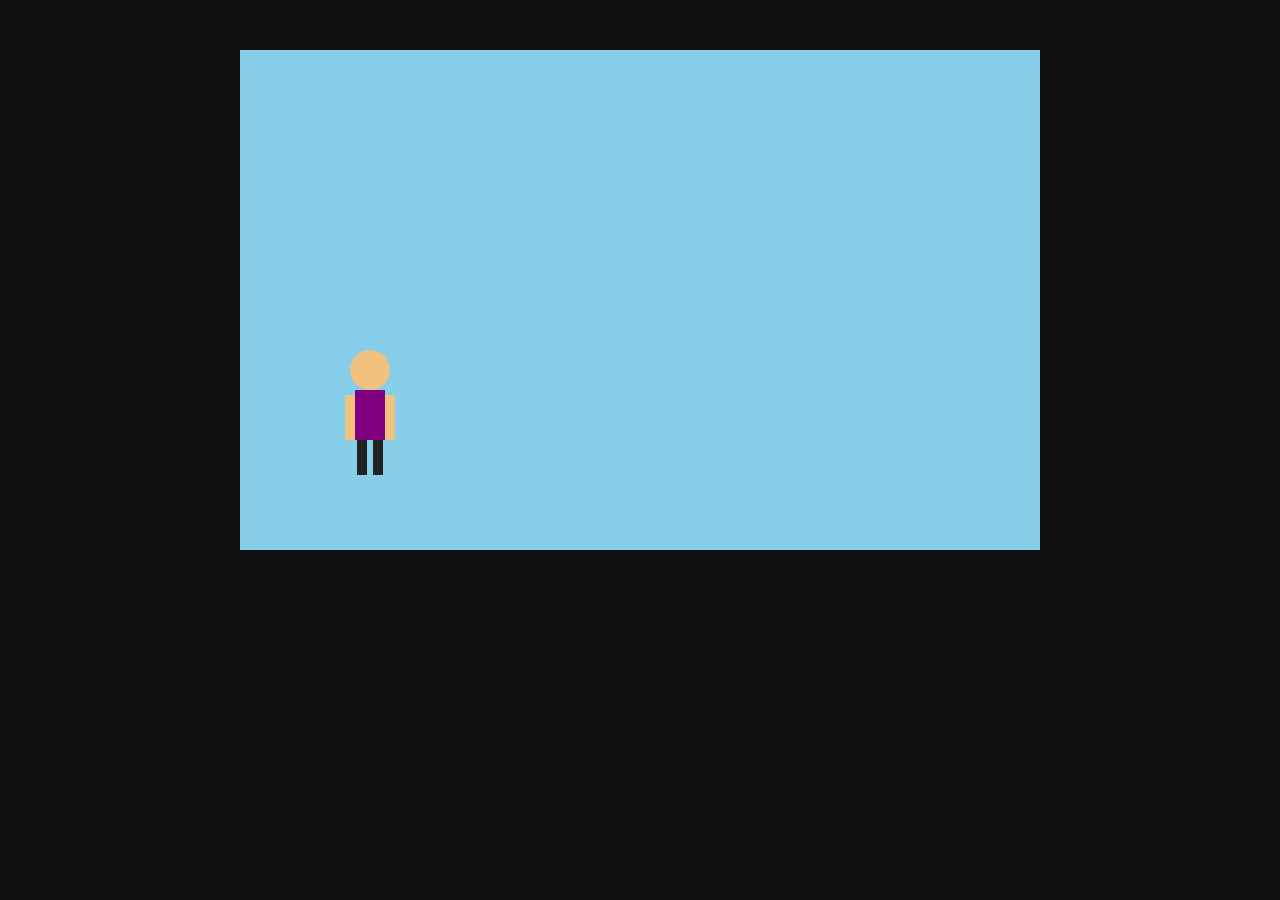
==== index.html @ 25205d75 "Desenvolvendo ideia de portfolio" ====
<!DOCTYPE html>
<html lang="pt-BR">
<head>
    <meta charset="UTF-8">
    <meta name="viewport" content="width=device-width, initial-scale=1.0">

    <title>Boneco 2D</title>

    <link rel="stylesheet" href="./style/style.css">
</head>

<body>

    <div id="jogo">

        <div id="boneco">
            <div class="cabeca"></div>

            <div class="corpo"></div>

            <div class="braco esquerdo"></div>
            <div class="braco direito"></div>

            <div class="perna esquerda"></div>
            <div class="perna direita"></div>
        </div>

    </div>

    <script src="./scripts/script.js"></script>

</body>
</html>
---- style/style.css ----
* {
    box-sizing: border-box;
}

body {
    margin: 0;
    background-color: #111;
}

#jogo {
    width: 800px;
    height: 500px;

    margin: 50px auto;

    background-color: #87ceeb;

    position: relative;

    overflow: hidden;
}

#boneco {
    width: 60px;
    height: 120px;

    position: absolute;

    left: 100px;
    top: 300px;
}

/* CABEÇA */

.cabeca {
    width: 40px;
    height: 40px;

    background-color: #f1c27d;

    border-radius: 50%;

    position: absolute;

    left: 10px;
    top: 0;
}

/* CORPO */

.corpo {
    width: 30px;
    height: 50px;

    background-color: purple;

    position: absolute;

    left: 15px;
    top: 40px;
}

/* BRAÇOS */

.braco {
    width: 10px;
    height: 45px;

    background-color: #f1c27d;

    position: absolute;

    top: 45px;
}

.braco.esquerdo {
    left: 5px;
}

.braco.direito {
    right: 5px;
}

/* PERNAS */

.perna {
    width: 10px;
    height: 35px;

    background-color: #222;

    position: absolute;

    top: 90px;
}

.perna.esquerda {
    left: 17px;
}

.perna.direita {
    right: 17px;
}
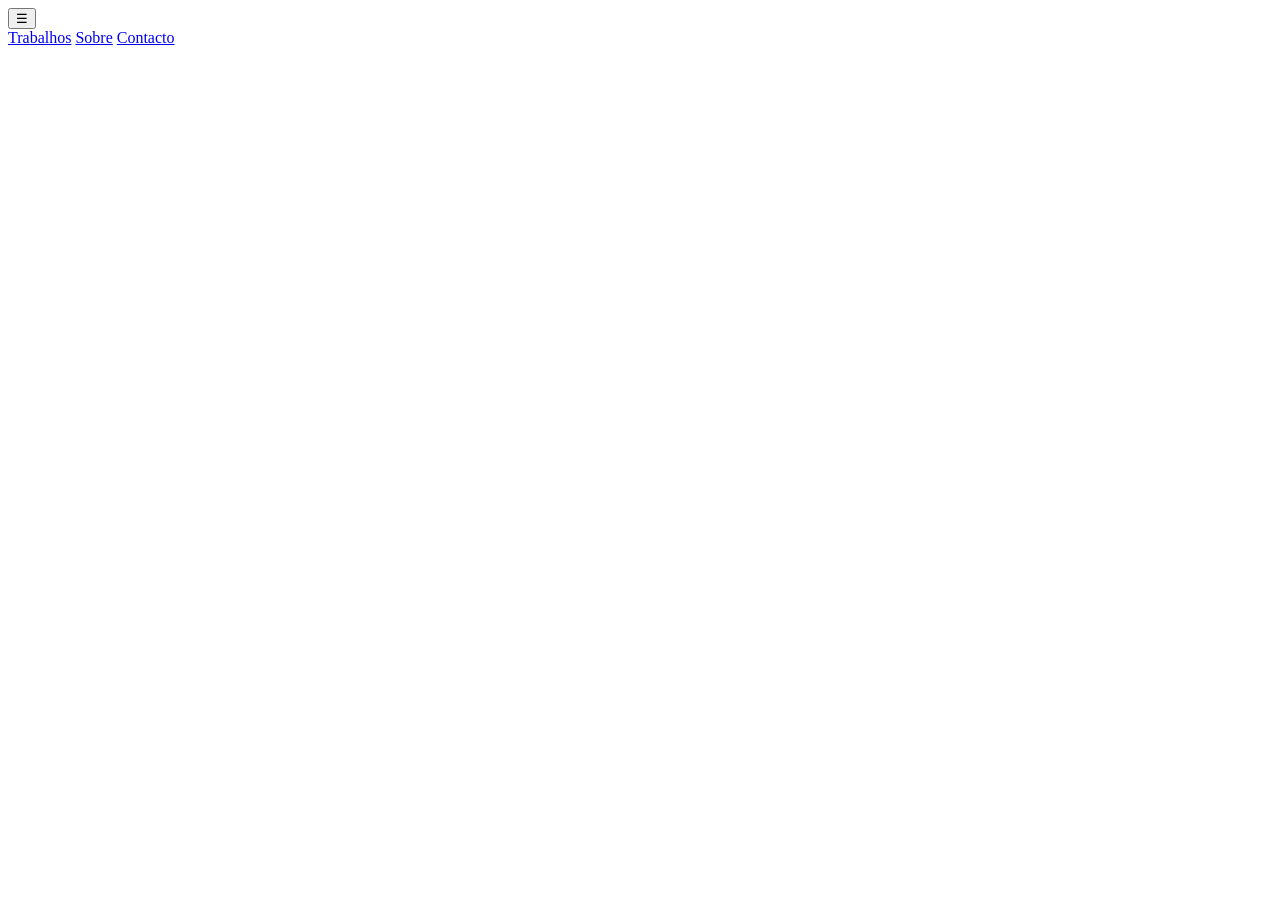
==== commit 28e40da5: "Organizando projeto, para futura ideia" ====
--- a/index.html
+++ b/index.html
@@ -1,33 +1,32 @@
 <!DOCTYPE html>
-<html lang="pt-BR">
+<html lang="pt">
 <head>
-    <meta charset="UTF-8">
-    <meta name="viewport" content="width=device-width, initial-scale=1.0">
+  <meta charset="UTF-8">
+  <meta name="viewport" content="width=device-width, initial-scale=1, viewport-fit=cover">
 
-    <title>Boneco 2D</title>
+  <link rel="stylesheet" href="./style/style.css">
 
-    <link rel="stylesheet" href="./style/style.css">
+  <title>Portfólio</title>
 </head>
 
 <body>
 
-    <div id="jogo">
+  <header class="menu">
 
-        <div id="boneco">
-            <div class="cabeca"></div>
+    <button class="toggle">☰</button>
 
-            <div class="corpo"></div>
-
-            <div class="braco esquerdo"></div>
-            <div class="braco direito"></div>
-
-            <div class="perna esquerda"></div>
-            <div class="perna direita"></div>
-        </div>
-
+    <div class="links">
+      <a href="#work">Trabalhos</a>
+      <a href="#about">Sobre</a>
+      <a href="#contact">Contacto </a>
     </div>
 
-    <script src="./scripts/script.js"></script>
+  </header>
+
+  <nav class="home">
+  </nav>
+
+  <script src="scripts/script.js"></script>
 
 </body>
 </html>
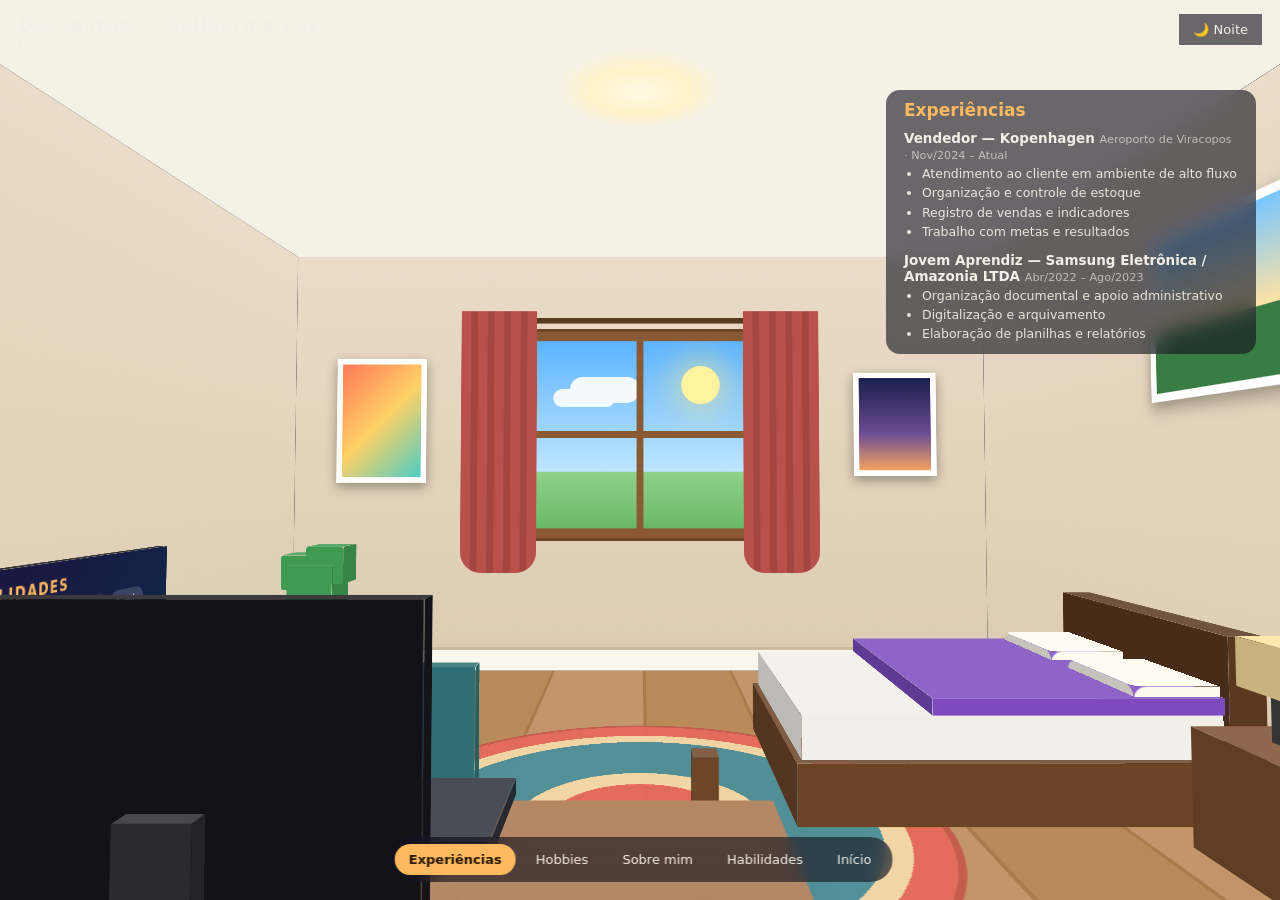
==== commit 088616e9: "Montando estrutura de portfolio 3d" ====
--- a/index.html
+++ b/index.html
@@ -1,32 +1,23 @@
 <!DOCTYPE html>
-<html lang="pt">
+<html lang="pt-BR">
 <head>
-  <meta charset="UTF-8">
-  <meta name="viewport" content="width=device-width, initial-scale=1, viewport-fit=cover">
 
-  <link rel="stylesheet" href="./style/style.css">
+<meta charset="utf-8">
+<meta name="viewport" content="width=device-width, initial-scale=1, viewport-fit=cover">
+<link rel="stylesheet" href="src/style/style.css">
+<title>Guilherme Luz · Portfólio 3D</title>
+<link rel="stylesheet" href="styles.css">
 
-  <title>Portfólio</title>
 </head>
-
 <body>
 
-  <header class="menu">
-
-    <button class="toggle">☰</button>
-
-    <div class="links">
-      <a href="#work">Trabalhos</a>
-      <a href="#about">Sobre</a>
-      <a href="#contact">Contacto </a>
-    </div>
-
-  </header>
-
-  <nav class="home">
-  </nav>
-
-  <script src="scripts/script.js"></script>
+<div class="stage" id="stage"><div class="world" id="world"></div></div>
+<div class="hud top"><h1>Devsantosz - Guilherme Luz</h1><p>Portfólio em 3D · arraste, use ← → ou os botões</p></div>
+<div class="hud tog"><button id="tog" style="pointer-events:auto">🌙 Noite</button></div>
+<div class="hud cap" id="cap"><b></b><span></span></div>
+<div class="hud nav" id="nav"></div>
+<script src="src/scripts/scripts.js"></script>
 
 </body>
-</html>+</html>
+
--- a/src/style/style.css
+++ b/src/style/style.css
@@ -0,0 +1,533 @@
+@charset "UTF-8";
+
+:root {
+  box-sizing:border-box;
+  padding-top:env(safe-area-inset-top,0px);
+  padding-bottom:env(safe-area-inset-bottom,0px);
+  --bg:#14121f;
+  --glass:rgba(20,18,32,.62);
+  --ink:#f4efe6;
+  --acc:#ffb95e
+}
+@media (prefers-color-scheme:dark) {
+  :root:not([data-theme="light"]) {
+    --bg:#0d0b16
+  }
+}
+:root[data-theme="dark"] {
+  --bg:#0d0b16
+}
+* {
+  box-sizing:border-box;
+  margin:0
+}
+html,body {
+  height:100%
+}
+body {
+  background:radial-gradient(circle at 50% 40%,#2a2540,var(--bg));
+  color:var(--ink);
+  font-family:system-ui,-apple-system,"Segoe UI",sans-serif;
+  overflow:hidden;
+  user-select:none;
+  -webkit-user-select:none
+}
+.stage {
+  position:absolute;
+  inset:0;
+  perspective:800px;
+  perspective-origin:50% 50%;
+  cursor:grab;
+  touch-action:none
+}
+.stage:active {
+  cursor:grabbing
+}
+.world,.box {
+  position:absolute;
+  left:50%;
+  top:50%;
+  width:0;
+  height:0;
+  transform-style:preserve-3d
+}
+.world {
+  transition:transform 1.6s cubic-bezier(.65,0,.25,1)
+}
+.world.drag {
+  transition:none
+}
+.wall {
+  position:absolute;
+  left:50%;
+  top:50%;
+  overflow:hidden;
+  backface-visibility:hidden
+}
+.wall::after {
+  content:"";
+  position:absolute;
+  inset:0;
+  background:#0a1030;
+  opacity:0;
+  transition:opacity 1s;
+  pointer-events:none;
+  z-index:1
+}
+.night .wall::after {
+  opacity:.55
+}
+.glow {
+  z-index:2
+}
+.face {
+  position:absolute;
+  left:50%;
+  top:50%;
+  backface-visibility:hidden;
+  transition:filter 1s
+}
+.night .face:not(.glow) {
+  filter:brightness(.45)
+}
+.wallpaper {
+  background:linear-gradient(#e9dcc8,#dccbb0)
+}
+.base {
+  position:absolute;
+  left:0;
+  right:0;
+  bottom:0;
+  height:34px;
+  background:#fbf7ef;
+  border-top:4px solid #cbb99d
+}
+/* window */
+.win {
+  position:absolute;
+  left:320px;
+  top:110px;
+  width:360px;
+  height:300px;
+  border:14px solid #8a5a34;
+  border-radius:6px;
+  box-shadow:0 0 0 4px #6d4527,inset 0 0 20px rgba(0,0,0,.3);
+  overflow:hidden;
+  z-index:2
+}
+.sky {
+  position:absolute;
+  inset:0;
+  transition:opacity 1.2s
+}
+.day {
+  background:linear-gradient(#5db4ff,#bfe6ff 70%,#8fd18a 70%,#6bb86a)
+}
+.sun {
+  position:absolute;
+  right:50px;
+  top:36px;
+  width:56px;
+  height:56px;
+  border-radius:50%;
+  background:#fff3a0;
+  box-shadow:0 0 40px 18px #ffe98066
+}
+.cloud {
+  position:absolute;
+  left:40px;
+  top:70px;
+  width:90px;
+  height:26px;
+  background:#fff;
+  border-radius:20px;
+  box-shadow:30px -12px 0 6px #fff;
+  opacity:.9;
+  animation:drift 18s linear infinite alternate
+}
+@keyframes drift {
+  to {
+    transform:translateX(120px)
+  }
+}
+.nightsky {
+  background:radial-gradient(circle at 25% 30%,#fff 0 1px,transparent 2px),radial-gradient(circle at 70% 20%,#fff 0 1px,transparent 2px),radial-gradient(circle at 50% 55%,#fff 0 1px,transparent 2px),radial-gradient(circle at 85% 60%,#fff 0 1px,transparent 2px),radial-gradient(circle at 12% 65%,#fff 0 1px,transparent 2px),linear-gradient(#050818,#1b2250 70%,#10241f 70%);
+  opacity:0
+}
+.night .nightsky {
+  opacity:1
+}
+.night .day {
+  opacity:0
+}
+.moon {
+  position:absolute;
+  right:60px;
+  top:40px;
+  width:44px;
+  height:44px;
+  border-radius:50%;
+  box-shadow:inset -12px 0 0 0 #f5f1d8;
+  transform:rotate(-20deg)
+}
+.bar-v,.bar-h {
+  position:absolute;
+  background:#8a5a34
+}
+.bar-v {
+  left:50%;
+  top:0;
+  bottom:0;
+  width:10px;
+  margin-left:-5px
+}
+.bar-h {
+  top:50%;
+  left:0;
+  right:0;
+  height:10px;
+  margin-top:-5px
+}
+.curtain {
+  position:absolute;
+  top:80px;
+  width:110px;
+  height:380px;
+  background:repeating-linear-gradient(90deg,#b8514a 0 14px,#a34540 14px 24px);
+  z-index:3;
+  border-radius:0 0 30px 30px
+}
+.rod {
+  position:absolute;
+  left:250px;
+  top:90px;
+  width:500px;
+  height:8px;
+  background:#5a3a22;
+  border-radius:4px;
+  z-index:3
+}
+.poster {
+  position:absolute;
+  border:8px solid #fff;
+  box-shadow:0 6px 16px rgba(0,0,0,.35)
+}
+.door {
+  position:absolute;
+  left:90px;
+  bottom:0;
+  width:230px;
+  height:470px;
+  background:linear-gradient(90deg,#7b4a2a,#8d5a36);
+  border:10px solid #5d3720;
+  border-bottom:0;
+  box-shadow:inset 0 0 0 18px #7b4a2a,inset 0 0 0 20px #5d3720
+}
+.door::after {
+  content:"";
+  position:absolute;
+  right:26px;
+  top:230px;
+  width:18px;
+  height:18px;
+  border-radius:50%;
+  background:radial-gradient(circle at 35% 30%,#fff2b0,#c9972e)
+}
+.shelf {
+  position:absolute;
+  left:480px;
+  width:380px;
+  height:16px;
+  background:#6d4527;
+  box-shadow:0 8px 12px rgba(0,0,0,.3)
+}
+.books {
+  position:absolute;
+  left:480px;
+  width:380px;
+  height:90px;
+  display:flex;
+  align-items:flex-end;
+  gap:3px;
+  padding:0 10px
+}
+.books i {
+  display:block;
+  width:26px;
+  border-radius:2px 2px 0 0
+}
+.clock {
+  position:absolute;
+  left:760px;
+  top:70px;
+  width:110px;
+  height:110px;
+  border-radius:50%;
+  background:#fffdf6;
+  border:7px solid #3a2a20;
+  box-shadow:0 6px 14px rgba(0,0,0,.35)
+}
+.clock i {
+  position:absolute;
+  left:50%;
+  bottom:50%;
+  transform-origin:50% 100%;
+  background:#2a1f1a;
+  border-radius:3px
+}
+.cork {
+  position:absolute;
+  left:90px;
+  top:110px;
+  width:260px;
+  height:170px;
+  background:#c8a06a;
+  border:10px solid #7b5230;
+  box-shadow:inset 0 0 20px rgba(0,0,0,.25),0 6px 12px rgba(0,0,0,.3)
+}
+.cork b {
+  position:absolute;
+  width:54px;
+  height:66px;
+  background:#fff;
+  box-shadow:2px 3px 5px rgba(0,0,0,.3)
+}
+/* floor */
+.floorbg {
+  background:repeating-linear-gradient(90deg,#b98a5a 0 120px,#aa7c4d 120px 124px,#c2956a 124px 250px,#aa7c4d 250px 254px)
+}
+.rug {
+  position:absolute;
+  left:260px;
+  top:260px;
+  width:480px;
+  height:480px;
+  border-radius:50%;
+  background:radial-gradient(circle,#e66a5c 0 22%,#f4d9a8 22% 30%,#4d8f99 30% 56%,#f4d9a8 56% 62%,#e66a5c 62%);
+  box-shadow:0 0 0 6px #c75a4d;
+  opacity:.95
+}
+.lampglow {
+  position:absolute;
+  left:760px;
+  top:470px;
+  width:420px;
+  height:420px;
+  margin:-210px;
+  border-radius:50%;
+  background:radial-gradient(circle,rgba(255,200,110,.75),transparent 65%);
+  mix-blend-mode:screen;
+  opacity:0;
+  transition:opacity 1s;
+  z-index:2
+}
+.night .lampglow {
+  opacity:1
+}
+.ceil {
+  background:#f6f1e7
+}
+.ceillight {
+  position:absolute;
+  left:50%;
+  top:50%;
+  width:140px;
+  height:140px;
+  margin:-70px;
+  border-radius:50%;
+  background:radial-gradient(circle,#fffbe6,#fff3c4 40%,transparent 70%);
+  z-index:2;
+  opacity:.9;
+  transition:opacity 1s
+}
+.night .ceillight {
+  opacity:.15
+}
+/* screen */
+.screen {
+  width:100%;
+  height:100%;
+  background:#0c1220;
+  padding:7px;
+  font:7px/1.5 ui-monospace,monospace;
+  color:#7ef0a8;
+  overflow:hidden
+}
+.screen p {
+  white-space:nowrap;
+  overflow:hidden;
+  width:0;
+  animation:type 3s steps(26) infinite
+}
+.screen p:nth-child(2) {
+  animation-delay:.6s;
+  color:#ffd479
+}
+.screen p:nth-child(3) {
+  animation-delay:1.2s;
+  color:#8ab4ff
+}
+.screen p:nth-child(4) {
+  animation-delay:1.8s
+}
+@keyframes type {
+  0% {
+    width:0
+  }
+  60%,100% {
+    width:100%
+  }
+}
+/* HUD */
+.hud {
+  position:absolute;
+  z-index:10;
+  pointer-events:none
+}
+.top {
+  left:18px;
+  top:calc(14px + env(safe-area-inset-top,0px))
+}
+.top h1 {
+  font-size:18px;
+  letter-spacing:.04em;
+  font-weight:650
+}
+.top p {
+  font-size:12px;
+  opacity:.7;
+  margin-top:2px
+}
+.cap {
+  left:50%;
+  transform:translateX(-50%);
+  bottom:calc(86px + env(safe-area-inset-bottom,0px));
+  text-align:center;
+  max-width:90vw;
+  background:var(--glass);
+  backdrop-filter:blur(10px);
+  padding:10px 18px;
+  border-radius:14px;
+  transition:opacity .4s
+}
+.cap b {
+  display:block;
+  font-size:15px;
+  color:var(--acc)
+}
+.cap span {
+  font-size:12.5px;
+  opacity:.85
+}
+.nav {
+  left:50%;
+  transform:translateX(-50%);
+  bottom:calc(18px + env(safe-area-inset-bottom,0px));
+  display:flex;
+  gap:6px;
+  flex-wrap:wrap;
+  justify-content:center;
+  pointer-events:auto;
+  background:var(--glass);
+  backdrop-filter:blur(10px);
+  padding:7px;
+  border-radius:999px;
+  max-width:96vw
+}
+button {
+  font:inherit;
+  font-size:13px;
+  color:var(--ink);
+  background:transparent;
+  border:0;
+  padding:8px 14px;
+  border-radius:999px;
+  cursor:pointer;
+  transition:background .25s,color .25s
+}
+button:hover {
+  background:rgba(255,255,255,.14)
+}
+button.on {
+  background:var(--acc);
+  color:#2a1a08;
+  font-weight:600
+}
+.tog {
+  right:18px;
+  top:calc(14px + env(safe-area-inset-top,0px));
+  pointer-events:auto;
+  background:var(--glass);
+  backdrop-filter:blur(10px)
+}
+.door,.shelf,.books {
+  display:none
+}
+.cap {
+  width:min(560px,94vw);
+  max-height:38vh;
+  overflow:auto;
+  text-align:left;
+  pointer-events:auto
+}
+.cap h2 {
+  font-size:17px;
+  color:var(--acc);
+  margin-bottom:6px
+}
+.cap h3 {
+  font-size:13.5px;
+  margin:10px 0 2px
+}
+.cap h3 small {
+  opacity:.65;
+  font-weight:400
+}
+.cap ul {
+  padding-left:18px;
+  font-size:12.5px;
+  line-height:1.55;
+  opacity:.92
+}
+.cap p {
+  font-size:12.5px;
+  line-height:1.55;
+  opacity:.92
+}
+.cap a {
+  color:var(--acc)
+}
+@media(min-width:900px) {
+  .cap {
+    left:auto;
+    right:24px;
+    transform:none;
+    bottom:auto;
+    top:90px;
+    width:370px;
+    max-height:calc(100vh - 200px)
+  }
+}
+.tv {
+  width:100%;
+  height:100%;
+  background:linear-gradient(135deg,#1d1440,#0e2b4a);
+  padding:12px;
+  color:#fff;
+  font:600 12px system-ui,sans-serif;
+  display:flex;
+  flex-wrap:wrap;
+  gap:6px;
+  align-content:flex-start
+}
+.tv h4 {
+  width:100%;
+  font-size:13px;
+  color:#ffb95e;
+  letter-spacing:.1em
+}
+.tv span {
+  background:rgba(255,255,255,.16);
+  padding:3px 9px;
+  border-radius:99px
+}
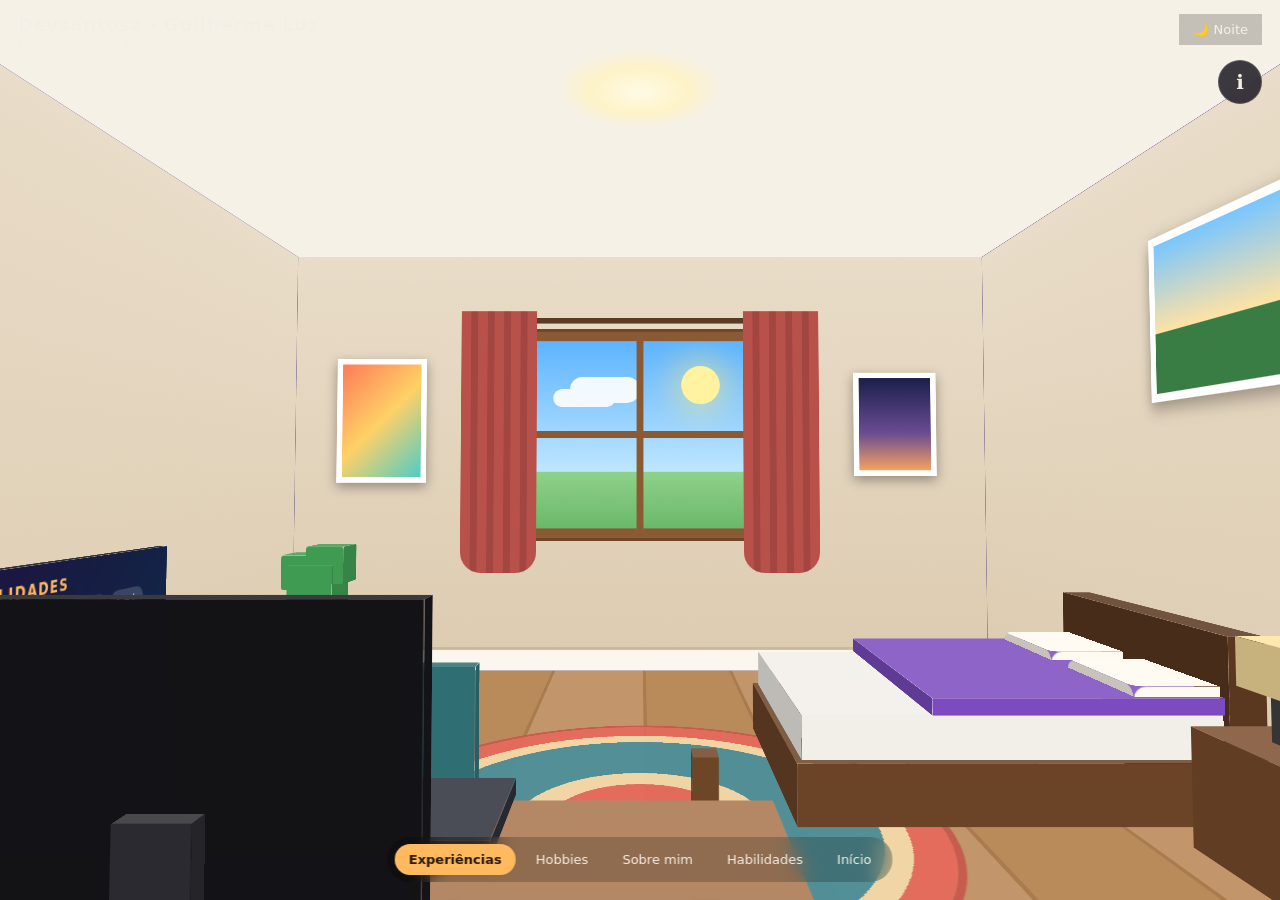
==== commit 7619a7d5: "Add funcao de menu toggle" ====
--- a/index.html
+++ b/index.html
@@ -16,6 +16,12 @@
 <div class="hud tog"><button id="tog" style="pointer-events:auto">🌙 Noite</button></div>
 <div class="hud cap" id="cap"><b></b><span></span></div>
 <div class="hud nav" id="nav"></div>
+
+
+<button class="menu-btn" id="menuBtn" aria-expanded="false" aria-controls="nav">☰ Menu</button>
+<button class="info-btn" id="infoBtn" aria-expanded="false" aria-controls="cap" aria-label="Ver conteúdo">ℹ️</button>
+
+
 <script src="src/scripts/scripts.js"></script>
 
 </body>
--- a/src/style/style.css
+++ b/src/style/style.css
@@ -4,8 +4,8 @@
   box-sizing:border-box;
   padding-top:env(safe-area-inset-top,0px);
   padding-bottom:env(safe-area-inset-bottom,0px);
-  --bg:#14121f;
-  --glass:rgba(20,18,32,.62);
+  --bg:#1c00bd;
+  --glass:rgba(0, 0, 0, 0.205);
   --ink:#f4efe6;
   --acc:#ffb95e
 }
@@ -531,3 +531,90 @@
   padding:3px 9px;
   border-radius:99px
 }
+
+/*MENU*/
+
+/* menu toggle (telas pequenas) */
+.menu-btn {
+  display: none;
+}
+@media (max-width: 699px) {
+  .menu-btn {
+    display: block;
+    position: absolute;
+    z-index: 11;
+    left: 50%;
+    transform: translateX(-50%);
+    bottom: calc(18px + env(safe-area-inset-bottom, 0px));
+    padding: 11px 22px;
+    font-size: 14px;
+    font-weight: 600;
+    background: rgba(13, 11, 22, .8);
+    backdrop-filter: blur(10px);
+    border: 1px solid rgba(255, 255, 255, .15);
+  }
+  .nav {
+    flex-direction: column;
+    flex-wrap: nowrap;
+    gap: 2px;
+    width: min(260px, 80vw);
+    bottom: calc(72px + env(safe-area-inset-bottom, 0px));
+    border-radius: 18px;
+    background: rgba(13, 11, 22, .88);
+    opacity: 0;
+    visibility: hidden;
+    transform: translate(-50%, 12px);
+    transition: opacity .25s, transform .25s, visibility .25s;
+  }
+  .nav.open {
+    opacity: 1;
+    visibility: visible;
+    transform: translate(-50%, 0);
+  }
+  .nav button {
+    width: 100%;
+    text-align: left;
+    padding: 12px 16px;
+  }
+  .cap {
+    bottom: calc(80px + env(safe-area-inset-bottom, 0px));
+  }
+  body.menu-open .cap {
+    visibility: hidden; /* evita sobrepor o menu aberto */
+  }
+}
+
+/* painel começa escondido */
+.cap {
+  opacity: 0;
+  visibility: hidden;
+  pointer-events: none;
+  transition: opacity .4s, visibility .4s;
+}
+.cap.show {
+  opacity: 1;
+  visibility: visible;
+  pointer-events: auto;
+}
+
+/* botão de ícone */
+.info-btn {
+  position: absolute;
+  z-index: 11;
+  right: 18px;
+  top: calc(60px + env(safe-area-inset-top, 0px));
+  width: 44px;
+  height: 44px;
+  padding: 0;
+  font-size: 20px;
+  line-height: 1;
+  background: rgba(13, 11, 22, .8);
+  backdrop-filter: blur(10px);
+  border: 1px solid rgba(255, 255, 255, .15);
+}
+.info-btn.on {
+  background: var(--acc);
+  color: #2a1a08;
+}
+
+/*VEEER*/
